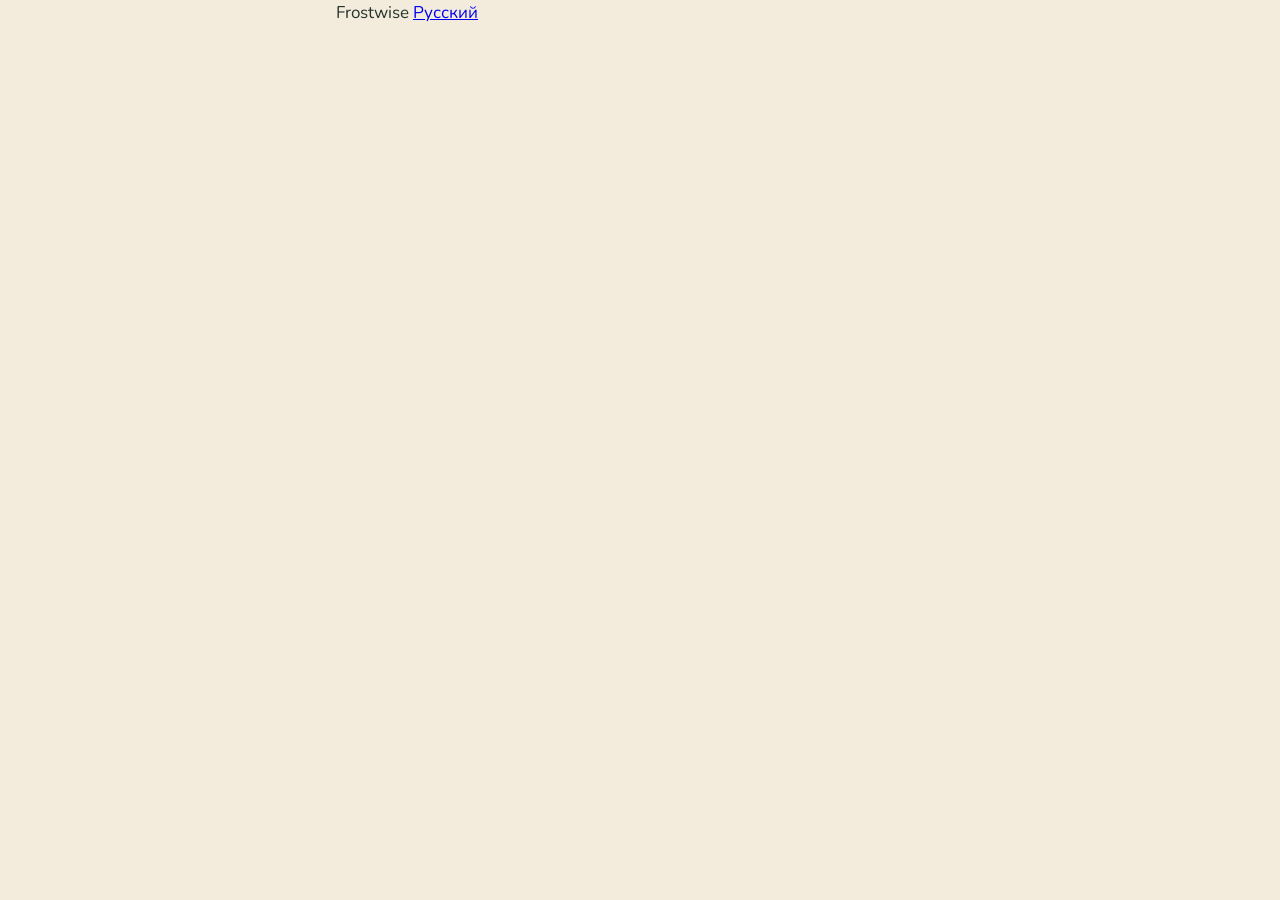
==== index.html @ 3c808736 "feat: page skeleton in English and Russian, with checks Co-Authored-By: Claude Opus 5.5 <noreply@ant" ====
<!doctype html>
<html lang="en">
  <head>
    <meta charset="utf-8">
    <meta name="viewport" content="width=device-width, initial-scale=1">
    <title>Frostwise</title>
    <link rel="alternate" hreflang="en" href="https://frostwise.app/">
    <link rel="alternate" hreflang="ru" href="https://frostwise.app/ru/">
    <link rel="alternate" hreflang="x-default" href="https://frostwise.app/">
    <link rel="stylesheet" href="/styles.css">
  </head>
  <body>
    <header class="hero">
      <div class="wrap">
        <nav class="bar">
          <span class="wordmark">Frostwise</span>
          <a class="lang" href="/ru/">Русский</a>
        </nav>
      </div>
    </header>
    <main class="wrap">
      <section id="what"></section>
      <section id="beta"></section>
      <section id="signup"></section>
      <section id="data"></section>
    </main>
    <footer class="wrap"></footer>
  </body>
</html>
---- styles.css ----
/* Values from the app's Warm Garden tokens (src/theme/tokens.ts in dvovna/garden-planner). */
:root {
  --cream: #f3ecdd;
  --paper: #fbf7ee;
  --hairline: #dccfb4;
  --hairline-soft: #e8ddc6;
  --outline-strong: #8e7b55;
  --ink: #26332a;
  --ink-muted: #5e665a;
  --ink-soft: #6b6a5c;
  --eyebrow: #7a5c34;
  --forest: #2f4a34;
  --forest-text: #f3ecdd;
  --forest-text-muted: #cfd8c6;
  --butter: #f2d9a0;
  --hint-good: #e1e8d6;
  --target: 48px;
  --gutter: 16px;
  --radius: 16px;
}

@font-face {
  font-family: Lora;
  font-weight: 600;
  font-display: swap;
  src: url('fonts/Lora-SemiBold.ttf') format('truetype');
}
@font-face {
  font-family: Lora;
  font-weight: 500;
  font-style: italic;
  font-display: swap;
  src: url('fonts/Lora-MediumItalic.ttf') format('truetype');
}
@font-face {
  font-family: Nunito;
  font-weight: 400;
  font-display: swap;
  src: url('fonts/Nunito-Regular.ttf') format('truetype');
}
@font-face {
  font-family: Nunito;
  font-weight: 700;
  font-display: swap;
  src: url('fonts/Nunito-Bold.ttf') format('truetype');
}
@font-face {
  font-family: Nunito;
  font-weight: 800;
  font-display: swap;
  src: url('fonts/Nunito-ExtraBold.ttf') format('truetype');
}

*,
*::before,
*::after {
  box-sizing: border-box;
}

body {
  margin: 0;
  background: var(--cream);
  color: var(--ink);
  font-family: Nunito, system-ui, sans-serif;
  font-size: 17px;
  line-height: 1.5;
}

.wrap {
  max-width: 640px;
  margin: 0 auto;
  padding: 0 var(--gutter);
}
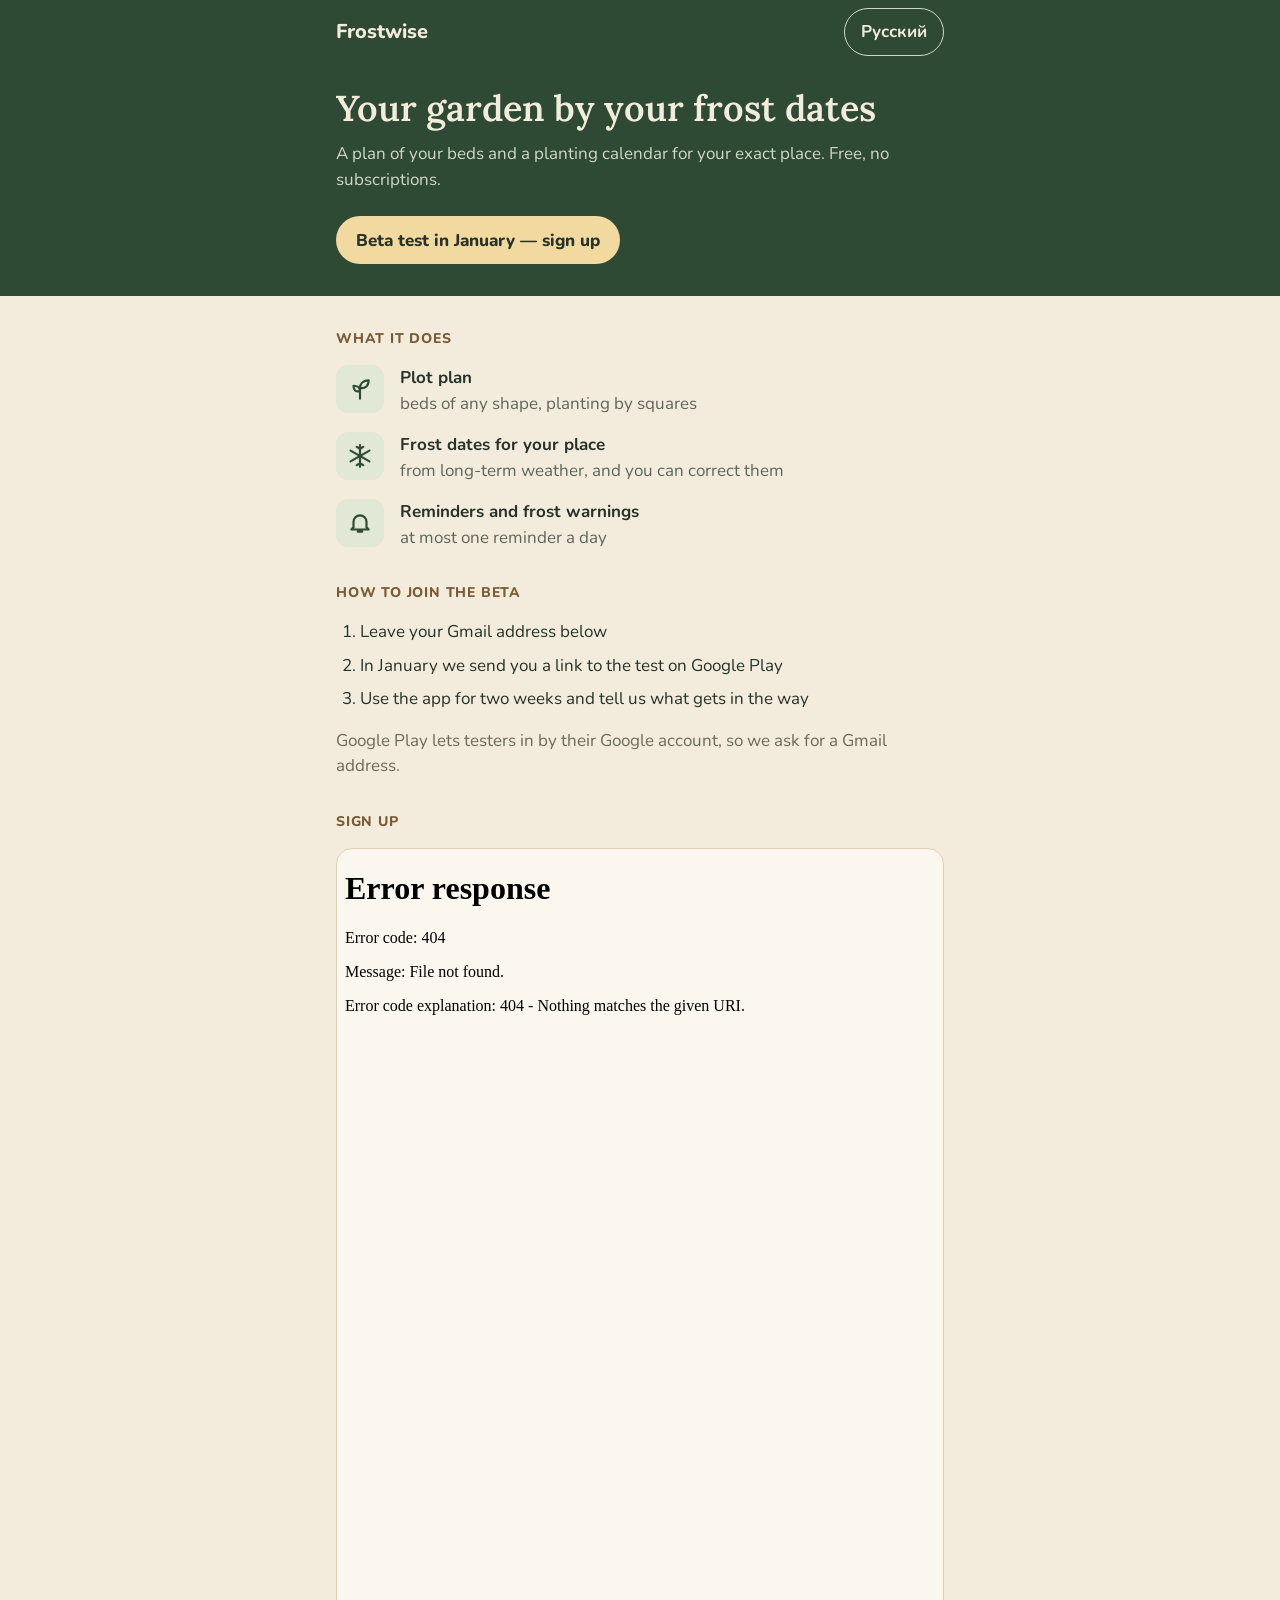
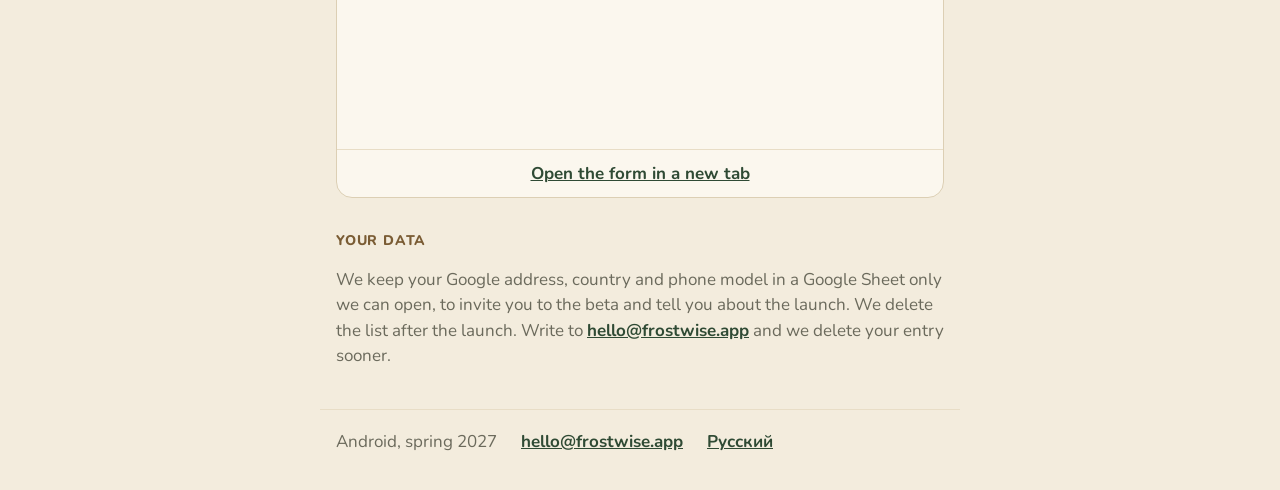
==== commit 378f2e5a: "feat: copy and layout of the waitlist page in both languages Co-Authored-By: Claude Opus 5.5 <norepl" ====
--- a/index.html
+++ b/index.html
@@ -3,10 +3,18 @@
   <head>
     <meta charset="utf-8">
     <meta name="viewport" content="width=device-width, initial-scale=1">
-    <title>Frostwise</title>
+    <title>Frostwise — your garden by your frost dates</title>
+    <meta name="description" content="A plan of your beds and a planting calendar for your exact place. Free, no subscriptions. Beta test on Android in January.">
+    <meta property="og:type" content="website">
+    <meta property="og:url" content="https://frostwise.app/">
+    <meta property="og:title" content="Frostwise — your garden by your frost dates">
+    <meta property="og:description" content="A plan of your beds and a planting calendar for your exact place. Free, no subscriptions. Beta test on Android in January.">
+    <meta property="og:image" content="https://frostwise.app/og.png">
+    <meta property="og:locale" content="en_US">
     <link rel="alternate" hreflang="en" href="https://frostwise.app/">
     <link rel="alternate" hreflang="ru" href="https://frostwise.app/ru/">
     <link rel="alternate" hreflang="x-default" href="https://frostwise.app/">
+    <link rel="icon" href="/icon.svg" type="image/svg+xml">
     <link rel="stylesheet" href="/styles.css">
   </head>
   <body>
@@ -14,16 +22,56 @@
       <div class="wrap">
         <nav class="bar">
           <span class="wordmark">Frostwise</span>
-          <a class="lang" href="/ru/">Русский</a>
+          <a class="lang" href="/ru/" hreflang="ru" lang="ru">Русский</a>
         </nav>
+        <h1>Your garden by your frost dates</h1>
+        <p class="lead">A plan of your beds and a planting calendar for your exact place. Free, no subscriptions.</p>
+        <a class="chip" href="#signup">Beta test in January — sign up</a>
       </div>
     </header>
     <main class="wrap">
-      <section id="what"></section>
-      <section id="beta"></section>
-      <section id="signup"></section>
-      <section id="data"></section>
+      <section id="what">
+        <h2 class="eyebrow">What it does</h2>
+        <ul class="points">
+          <li class="point">
+            <span class="tile" aria-hidden="true"><svg viewBox="0 0 24 24"><path d="M12 21V11M12 11c0-4 3-7 8-7 0 5-3 8-8 7Zm0 3c0-3-2-5-6-5 0 4 2 6 6 5Z"/></svg></span>
+            <p><strong>Plot plan</strong> beds of any shape, planting by squares</p>
+          </li>
+          <li class="point">
+            <span class="tile" aria-hidden="true"><svg viewBox="0 0 24 24"><path d="M12 2v20M3.3 7l17.4 10M3.3 17l17.4-10M9 3.5l3 2 3-2M9 20.5l3-2 3 2"/></svg></span>
+            <p><strong>Frost dates for your place</strong> from long-term weather, and you can correct them</p>
+          </li>
+          <li class="point">
+            <span class="tile" aria-hidden="true"><svg viewBox="0 0 24 24"><path d="M6 16V11a6 6 0 0 1 12 0v5l2 2H4l2-2Zm4 4h4"/></svg></span>
+            <p><strong>Reminders and frost warnings</strong> at most one reminder a day</p>
+          </li>
+        </ul>
+      </section>
+      <section id="beta">
+        <h2 class="eyebrow">How to join the beta</h2>
+        <ol class="steps">
+          <li>Leave your Gmail address below</li>
+          <li>In January we send you a link to the test on Google Play</li>
+          <li>Use the app for two weeks and tell us what gets in the way</li>
+        </ol>
+        <p class="note">Google Play lets testers in by their Google account, so we ask for a Gmail address.</p>
+      </section>
+      <section id="signup">
+        <h2 class="eyebrow">Sign up</h2>
+        <div class="form">
+          <iframe class="form-frame" src="FORM_URL_EN?embedded=true" title="Sign-up form" loading="lazy"></iframe>
+          <a class="form-link" href="FORM_URL_EN" target="_blank" rel="noopener">Open the form in a new tab</a>
+        </div>
+      </section>
+      <section id="data">
+        <h2 class="eyebrow">Your data</h2>
+        <p class="note">We keep your Google address, country and phone model in a Google Sheet only we can open, to invite you to the beta and tell you about the launch. We delete the list after the launch. Write to <a href="mailto:hello@frostwise.app">hello@frostwise.app</a> and we delete your entry sooner.</p>
+      </section>
     </main>
-    <footer class="wrap"></footer>
+    <footer class="wrap foot">
+      <span>Android, spring 2027</span>
+      <a href="mailto:hello@frostwise.app">hello@frostwise.app</a>
+      <a href="/ru/" hreflang="ru" lang="ru">Русский</a>
+    </footer>
   </body>
 </html>
--- a/styles.css
+++ b/styles.css
@@ -26,13 +26,6 @@
   src: url('fonts/Lora-SemiBold.ttf') format('truetype');
 }
 @font-face {
-  font-family: Lora;
-  font-weight: 500;
-  font-style: italic;
-  font-display: swap;
-  src: url('fonts/Lora-MediumItalic.ttf') format('truetype');
-}
-@font-face {
   font-family: Nunito;
   font-weight: 400;
   font-display: swap;
@@ -64,6 +57,9 @@
   font-family: Nunito, system-ui, sans-serif;
   font-size: 17px;
   line-height: 1.5;
+  /* At the largest font a long Russian word is wider than a phone's column. */
+  overflow-wrap: anywhere;
+  hyphens: auto;
 }
 
 .wrap {
@@ -71,3 +67,183 @@
   margin: 0 auto;
   padding: 0 var(--gutter);
 }
+
+a {
+  color: var(--forest);
+  font-weight: 700;
+}
+
+/* Header */
+
+.hero {
+  background: var(--forest);
+  color: var(--forest-text);
+  padding-bottom: 32px;
+}
+
+.bar {
+  display: flex;
+  flex-wrap: wrap;
+  align-items: center;
+  justify-content: space-between;
+  gap: 8px;
+  padding: 8px 0;
+}
+
+.wordmark {
+  font-weight: 800;
+  font-size: 20px;
+}
+
+.lang {
+  display: inline-flex;
+  align-items: center;
+  min-height: var(--target);
+  padding: 0 16px;
+  border: 1px solid var(--forest-text-muted);
+  border-radius: 24px;
+  color: var(--forest-text);
+  text-decoration: none;
+}
+
+h1 {
+  font-family: Lora, Georgia, serif;
+  font-weight: 600;
+  font-size: 36px;
+  line-height: 1.15;
+  margin: 24px 0 12px;
+}
+
+.lead {
+  color: var(--forest-text-muted);
+  margin: 0 0 24px;
+}
+
+.chip {
+  display: inline-flex;
+  align-items: center;
+  min-height: var(--target);
+  padding: 8px 20px;
+  border-radius: 24px;
+  background: var(--butter);
+  color: var(--ink);
+  font-weight: 800;
+  text-decoration: none;
+}
+
+/* Sections */
+
+section {
+  padding-top: 32px;
+}
+
+.eyebrow {
+  margin: 0 0 16px;
+  font-size: 14px;
+  font-weight: 800;
+  letter-spacing: 0.8px;
+  text-transform: uppercase;
+  color: var(--eyebrow);
+}
+
+.points {
+  list-style: none;
+  margin: 0;
+  padding: 0;
+  display: grid;
+  grid-template-columns: minmax(0, 1fr);
+  gap: 16px;
+}
+
+.point {
+  display: flex;
+  gap: 16px;
+  align-items: flex-start;
+}
+
+.point p {
+  min-width: 0;
+  margin: 0;
+  color: var(--ink-muted);
+}
+
+.point strong {
+  display: block;
+  color: var(--ink);
+}
+
+.tile {
+  flex: 0 0 48px;
+  height: 48px;
+  border-radius: 12px;
+  background: var(--hint-good);
+  display: flex;
+  align-items: center;
+  justify-content: center;
+}
+
+.tile svg {
+  width: 26px;
+  height: 26px;
+  fill: none;
+  stroke: var(--forest);
+  stroke-width: 2;
+  stroke-linecap: round;
+  stroke-linejoin: round;
+}
+
+.steps {
+  margin: 0 0 16px;
+  padding-left: 24px;
+  display: grid;
+  gap: 8px;
+}
+
+.note {
+  margin: 0;
+  color: var(--ink-soft);
+}
+
+.form {
+  background: var(--paper);
+  border: 1px solid var(--hairline);
+  border-radius: var(--radius);
+  overflow: hidden;
+}
+
+.form-frame {
+  display: block;
+  width: 100%;
+  height: 900px;
+  border: 0;
+}
+
+.form-link {
+  display: flex;
+  align-items: center;
+  justify-content: center;
+  min-height: var(--target);
+  padding: 8px 16px;
+  border-top: 1px solid var(--hairline-soft);
+  text-align: center;
+}
+
+/* Footer */
+
+.foot {
+  display: flex;
+  flex-wrap: wrap;
+  align-items: center;
+  gap: 8px 24px;
+  margin-top: 40px;
+  padding-top: 8px;
+  padding-bottom: 24px;
+  border-top: 1px solid var(--hairline-soft);
+  color: var(--ink-soft);
+}
+
+.foot a {
+  display: inline-flex;
+  align-items: center;
+  min-height: var(--target);
+}
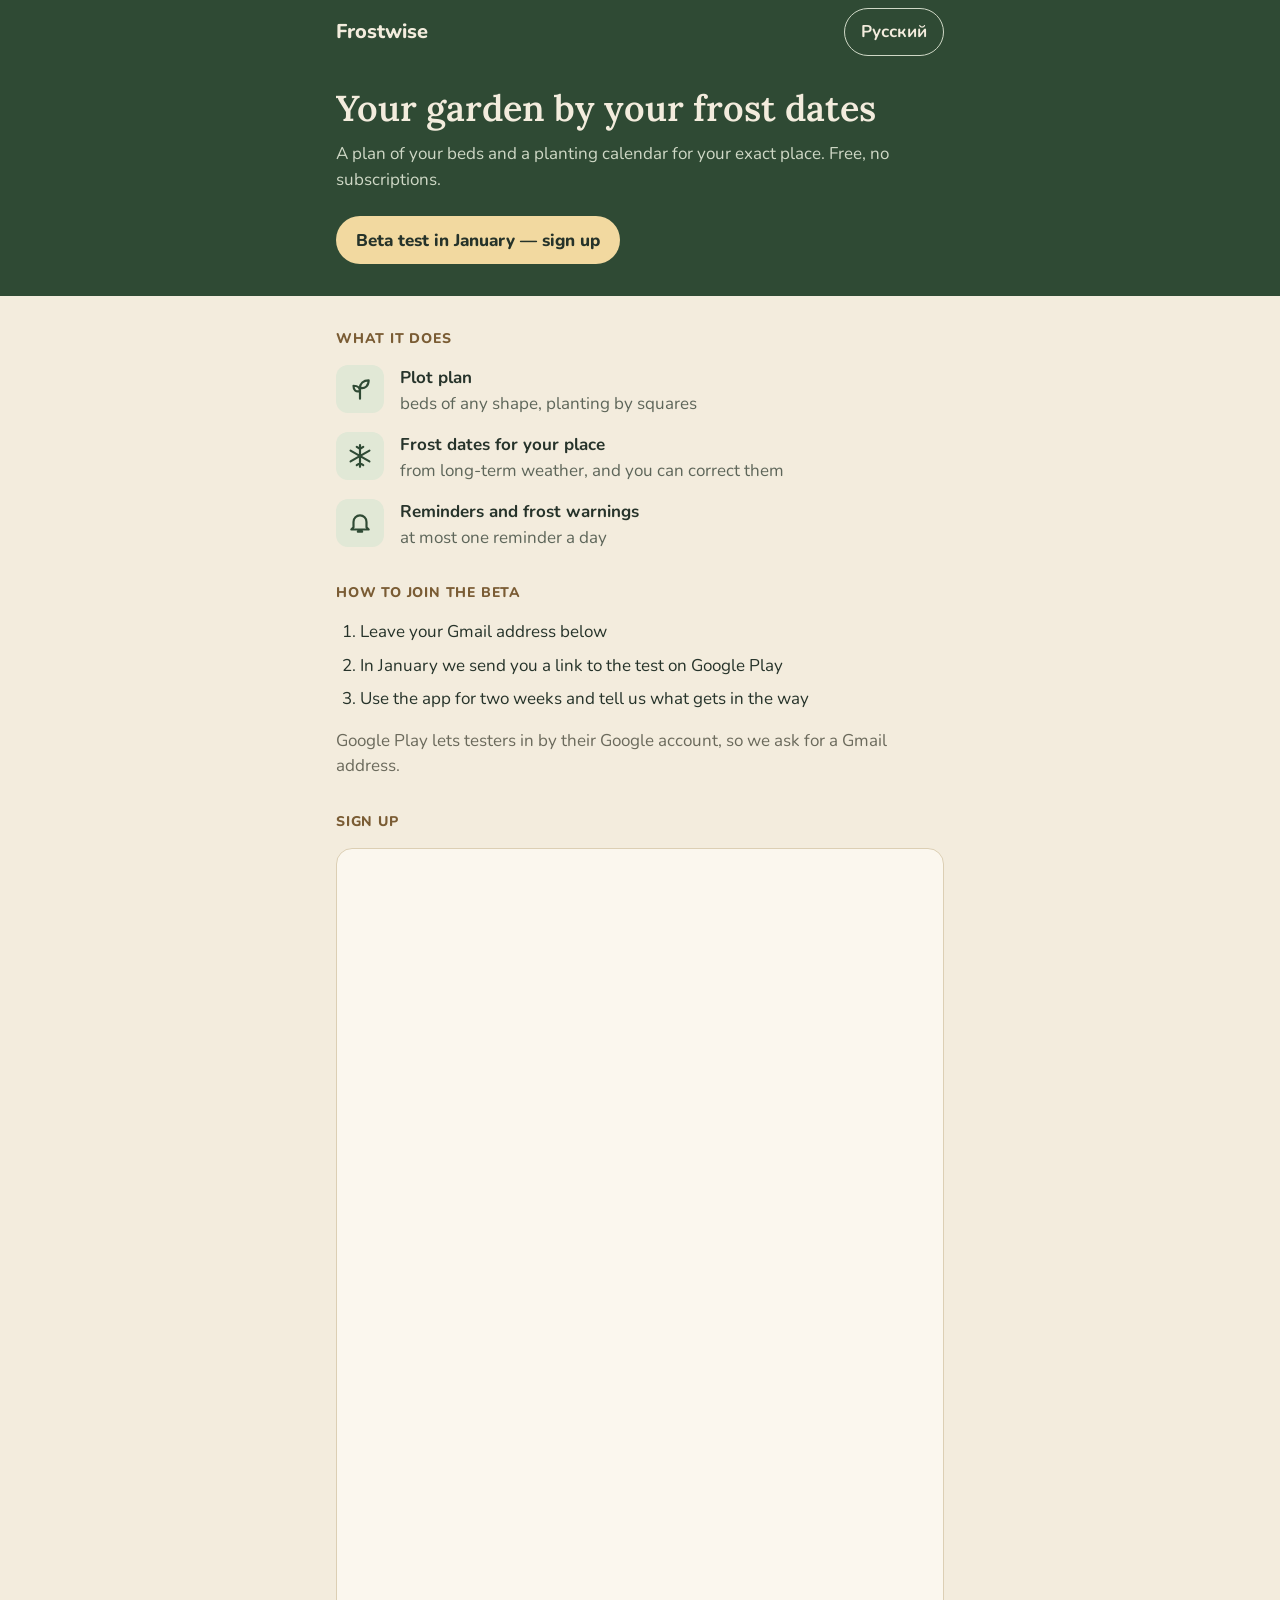
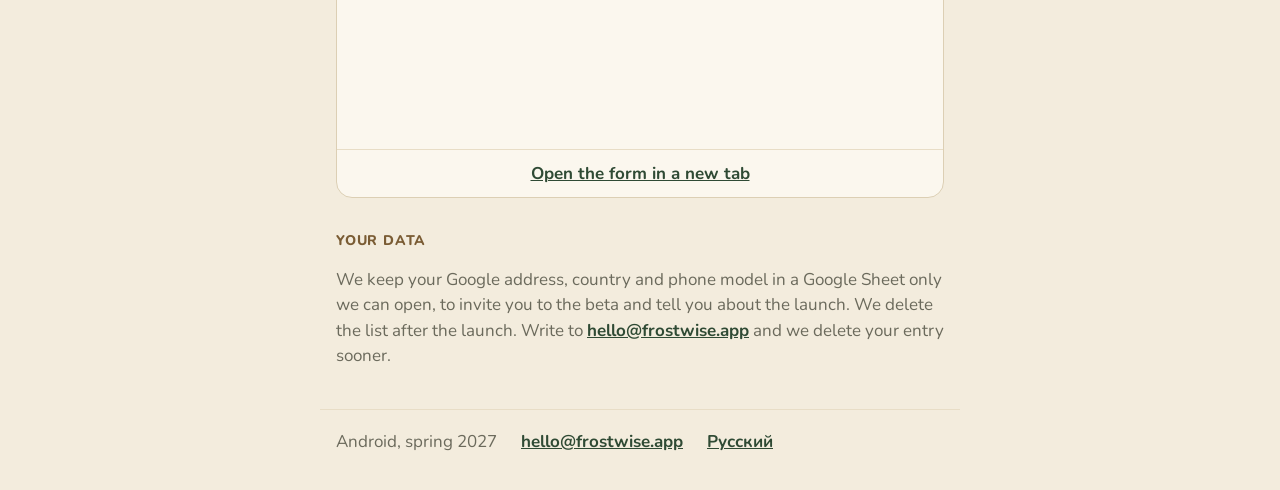
==== commit 2a46f41e: "feat: link the English and Russian sign-up forms Co-Authored-By: Claude Opus 5.5 <noreply@anthropic." ====
--- a/index.html
+++ b/index.html
@@ -59,8 +59,8 @@
       <section id="signup">
         <h2 class="eyebrow">Sign up</h2>
         <div class="form">
-          <iframe class="form-frame" src="FORM_URL_EN?embedded=true" title="Sign-up form" loading="lazy"></iframe>
-          <a class="form-link" href="FORM_URL_EN" target="_blank" rel="noopener">Open the form in a new tab</a>
+          <iframe class="form-frame" src="https://docs.google.com/forms/d/e/1FAIpQLSfEmBC6Qk20G_iKcZBhZphVHSjhlrjrxqHFV7CmTz7oY4Jwbg/viewform?embedded=true" title="Sign-up form" loading="lazy"></iframe>
+          <a class="form-link" href="https://docs.google.com/forms/d/e/1FAIpQLSfEmBC6Qk20G_iKcZBhZphVHSjhlrjrxqHFV7CmTz7oY4Jwbg/viewform" target="_blank" rel="noopener">Open the form in a new tab</a>
         </div>
       </section>
       <section id="data">
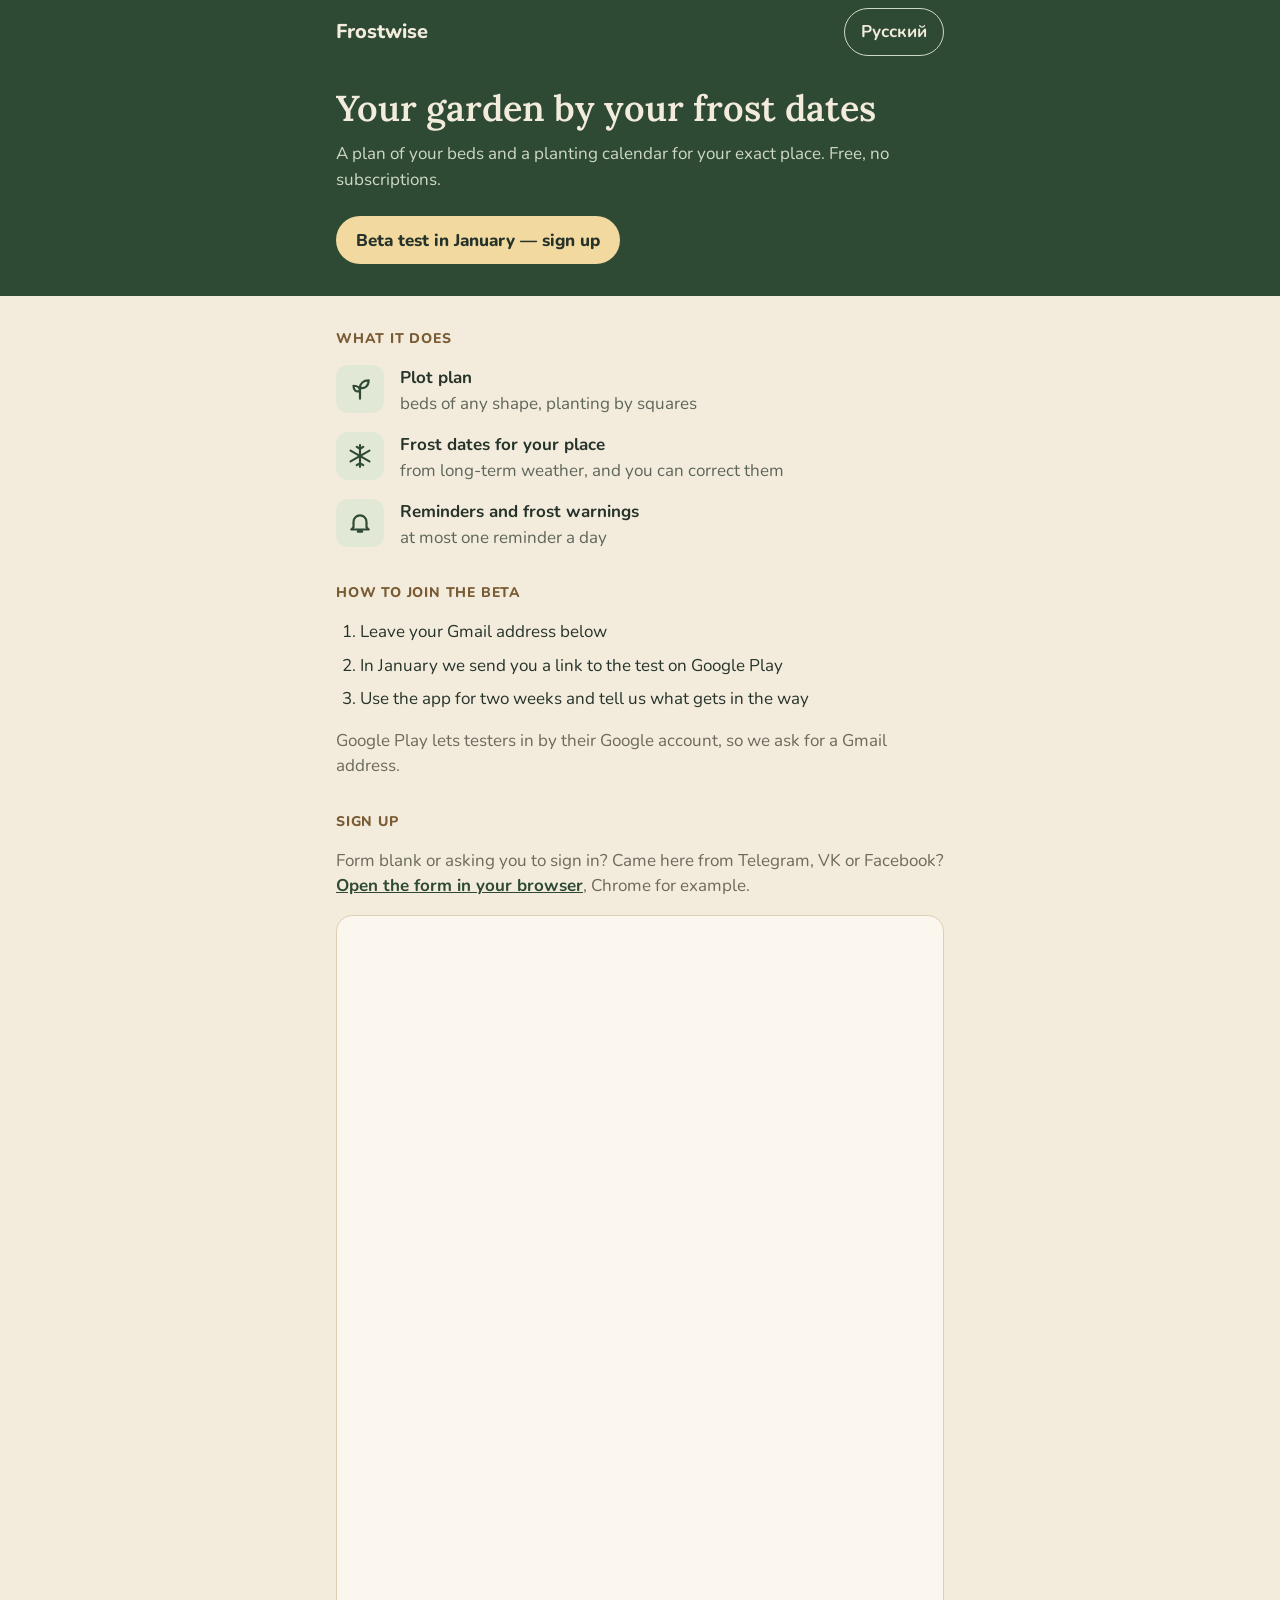
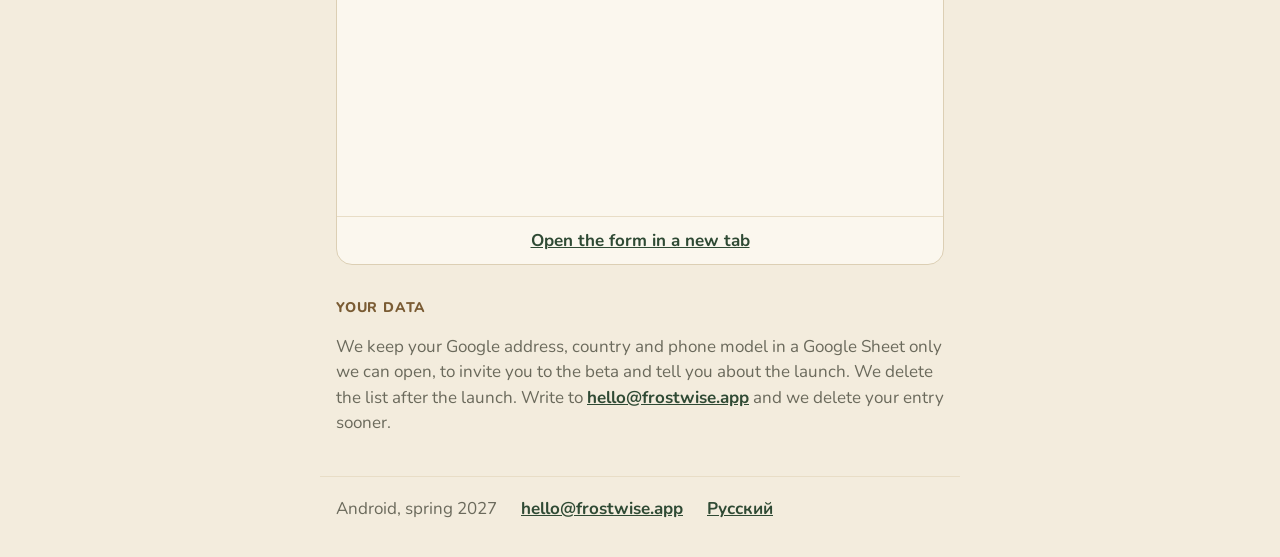
==== commit 0168cbda: "fix: a way to the form above the frame, for in-app browsers and a blocked Google Co-Authored-By: Cla" ====
--- a/index.html
+++ b/index.html
@@ -58,6 +58,7 @@
       </section>
       <section id="signup">
         <h2 class="eyebrow">Sign up</h2>
+        <p class="form-hint">Form blank or asking you to sign in? Came here from Telegram, VK or Facebook? <a class="form-link" href="https://docs.google.com/forms/d/e/1FAIpQLSfEmBC6Qk20G_iKcZBhZphVHSjhlrjrxqHFV7CmTz7oY4Jwbg/viewform" target="_blank" rel="noopener">Open the form in your browser</a>, Chrome for example.</p>
         <div class="form">
           <iframe class="form-frame" src="https://docs.google.com/forms/d/e/1FAIpQLSfEmBC6Qk20G_iKcZBhZphVHSjhlrjrxqHFV7CmTz7oY4Jwbg/viewform?embedded=true" title="Sign-up form" loading="lazy"></iframe>
           <a class="form-link" href="https://docs.google.com/forms/d/e/1FAIpQLSfEmBC6Qk20G_iKcZBhZphVHSjhlrjrxqHFV7CmTz7oY4Jwbg/viewform" target="_blank" rel="noopener">Open the form in a new tab</a>
--- a/styles.css
+++ b/styles.css
@@ -228,6 +228,19 @@
   text-align: center;
 }
 
+.form-hint {
+  margin: 0 0 16px;
+  color: var(--ink-soft);
+}
+
+/* An inline link in a sentence, not the bar under the frame. */
+.form-hint .form-link {
+  display: inline;
+  min-height: 0;
+  padding: 0;
+  border: 0;
+}
+
 /* Footer */
 
 .foot {
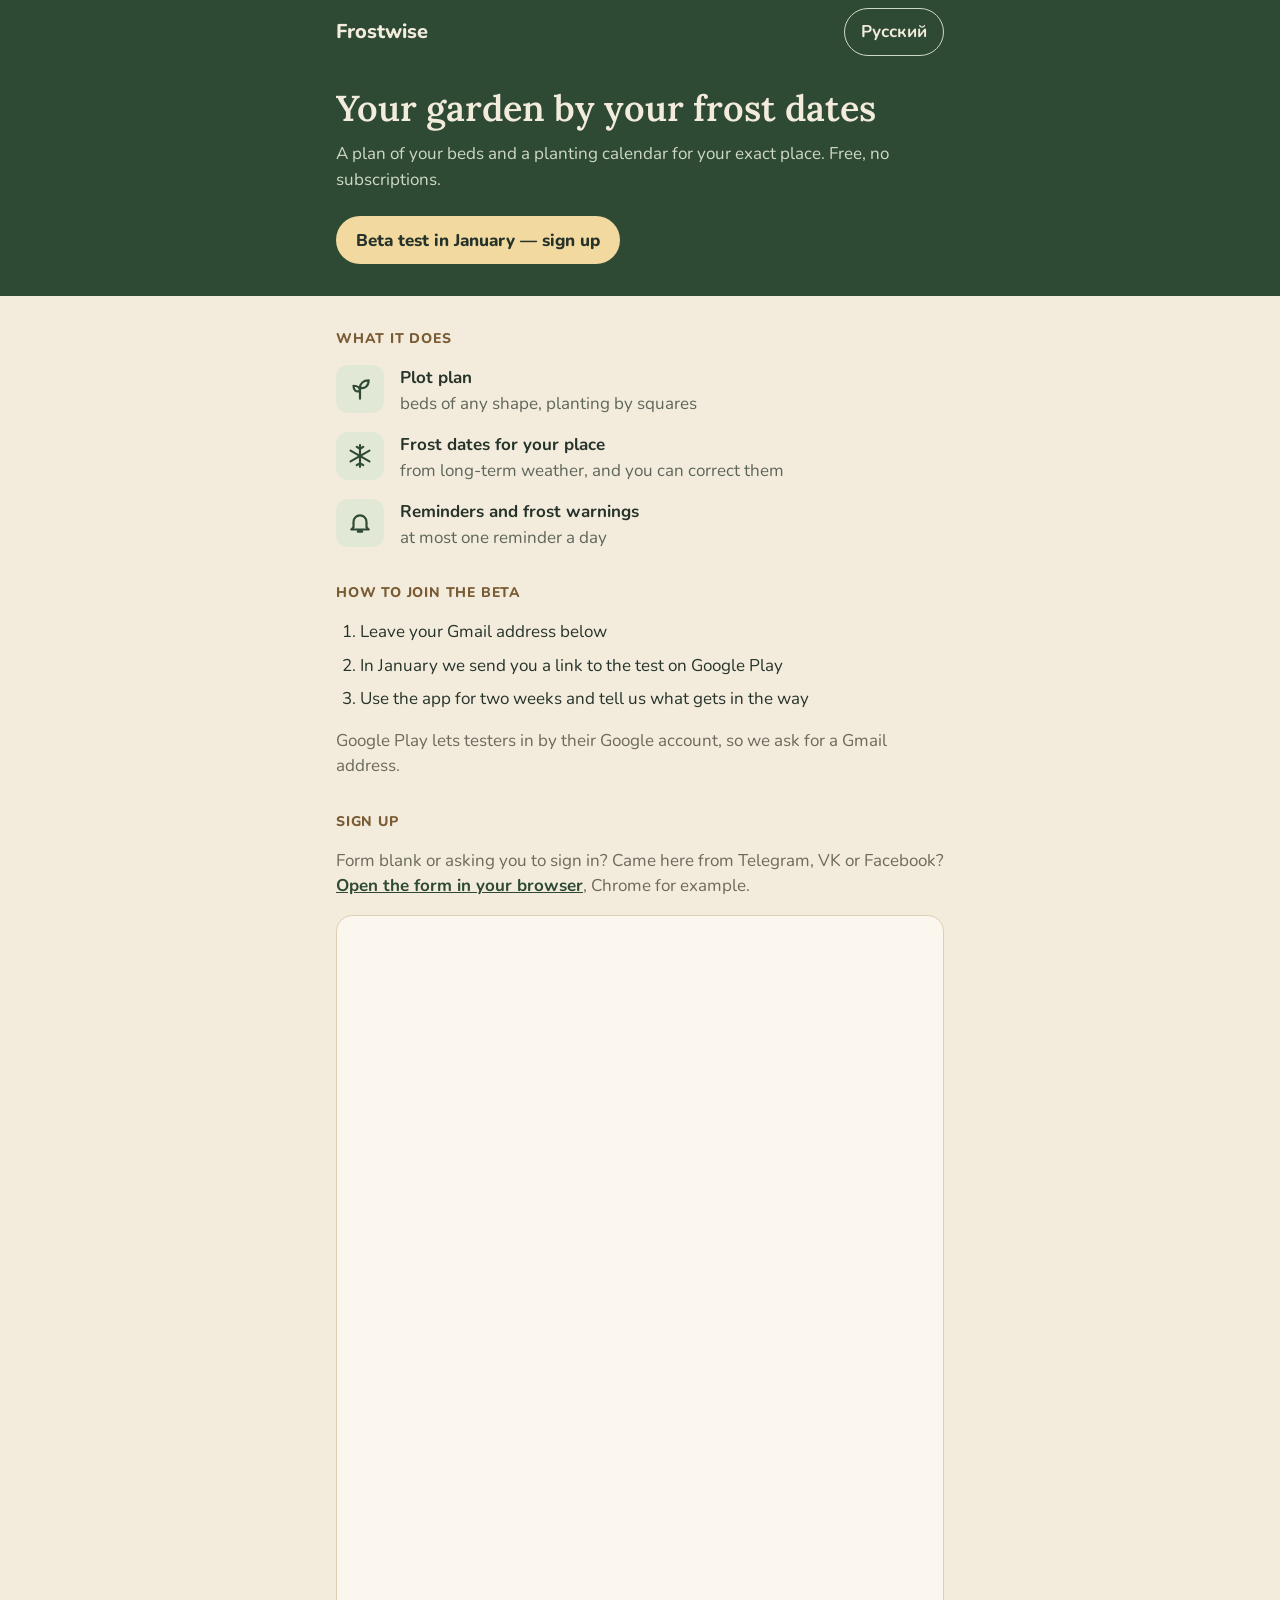
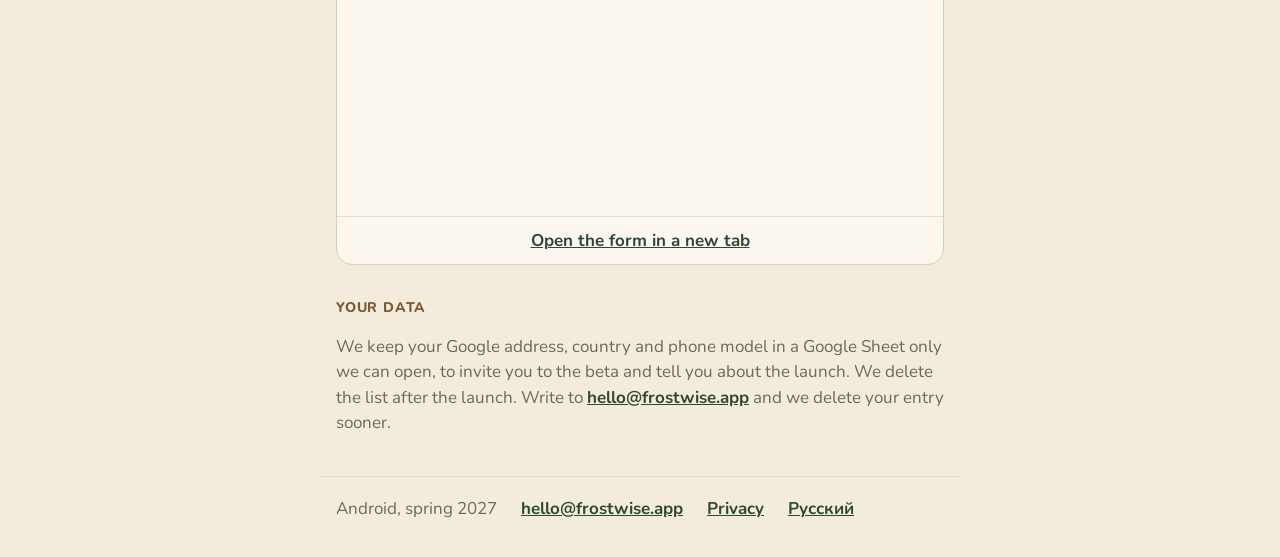
==== commit 2c906bbc: "feat: link the privacy policy from both footers Co-Authored-By: Claude Opus 5.5 <noreply@anthropic.c" ====
--- a/index.html
+++ b/index.html
@@ -72,6 +72,7 @@
     <footer class="wrap foot">
       <span>Android, spring 2027</span>
       <a href="mailto:hello@frostwise.app">hello@frostwise.app</a>
+      <a href="/privacy/">Privacy</a>
       <a href="/ru/" hreflang="ru" lang="ru">Русский</a>
     </footer>
   </body>
